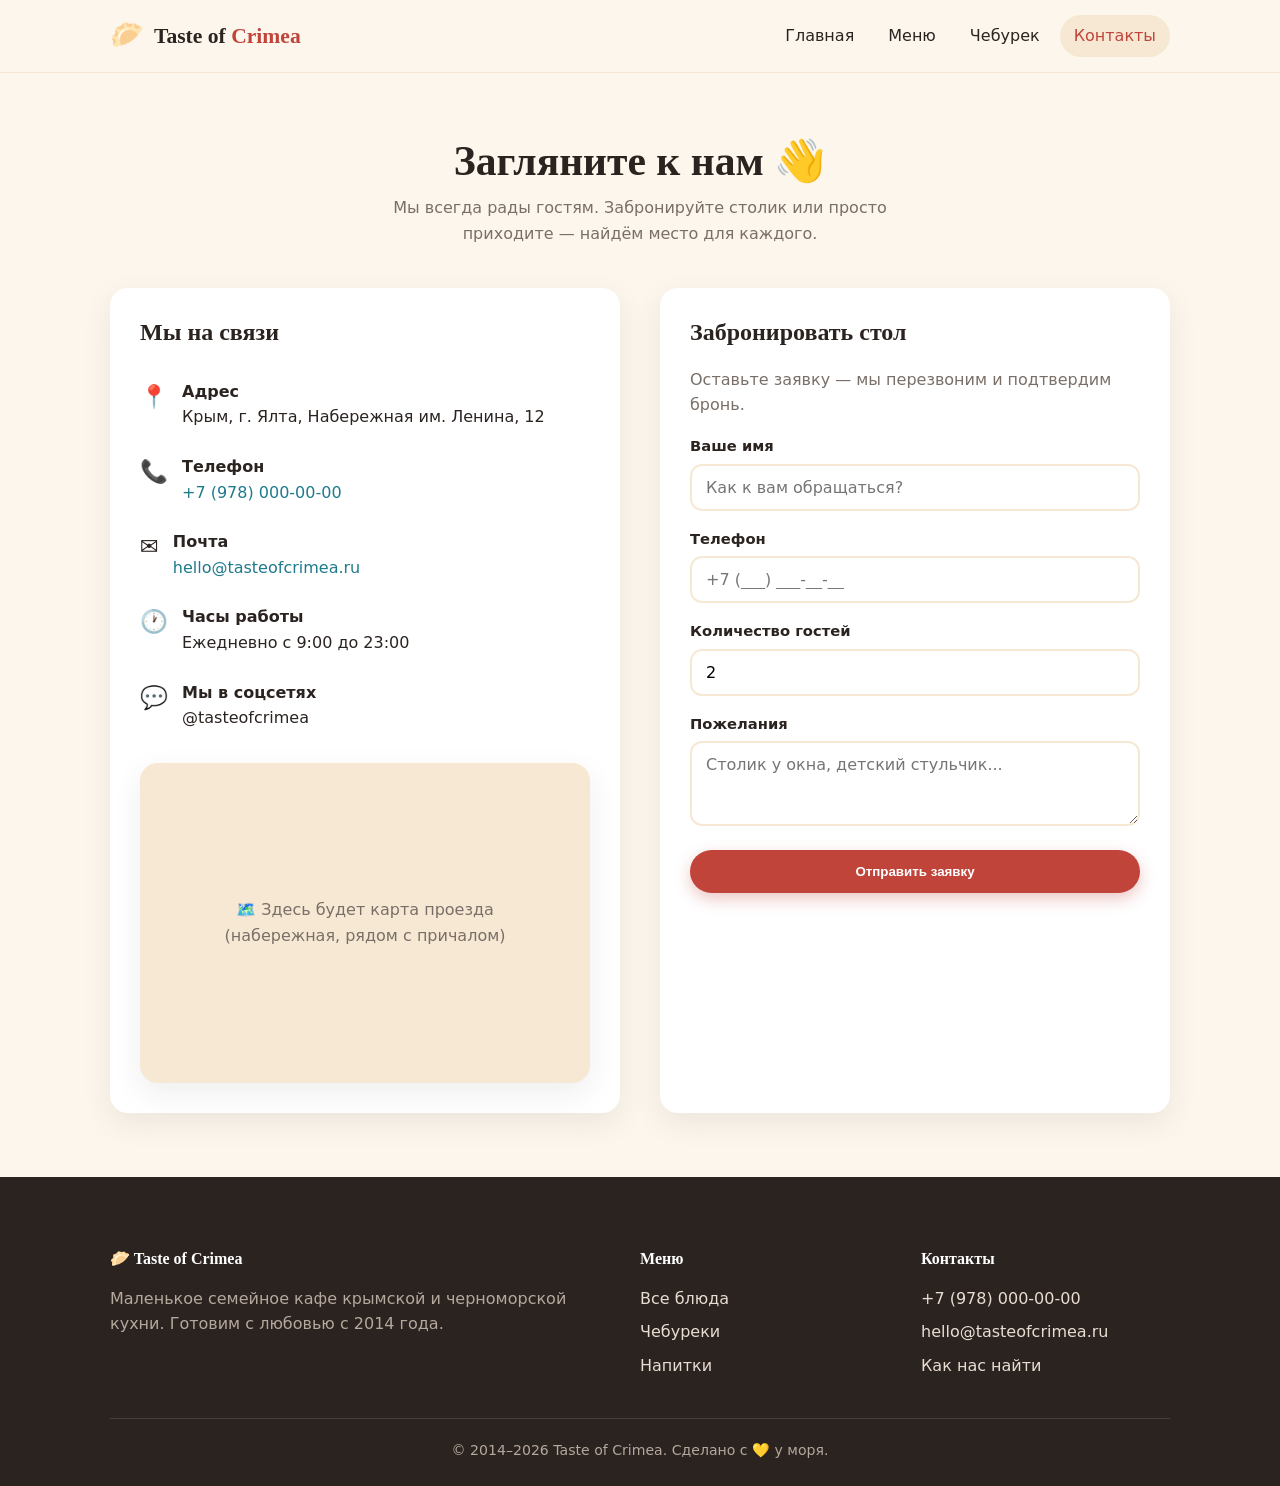
==== contacts.html @ 020a73a0 "Add Taste of Crimea café site (home, menu, product, contacts) Friendly multi-page static site for a " ====
<!DOCTYPE html>
<html lang="ru">
<head>
  <meta charset="UTF-8">
  <meta name="viewport" content="width=device-width, initial-scale=1.0">
  <title>Контакты — Taste of Crimea</title>
  <meta name="description" content="Контакты кафе Taste of Crimea: адрес, телефон, часы работы и форма бронирования столика.">
  <link rel="stylesheet" href="assets/css/style.css">
  <link rel="icon" href="data:image/svg+xml,<svg xmlns='http://www.w3.org/2000/svg' viewBox='0 0 100 100'><text y='.9em' font-size='90'>🥟</text></svg>">
</head>
<body>

  <header class="site-header">
    <div class="container">
      <a class="logo" href="index.html"><span class="mark">🥟</span><span>Taste of <span class="accent">Crimea</span></span></a>
      <button class="nav-toggle" aria-label="Меню" onclick="document.getElementById('nav').classList.toggle('open')">☰</button>
      <nav class="nav" id="nav">
        <a href="index.html">Главная</a>
        <a href="menu.html">Меню</a>
        <a href="product.html">Чебурек</a>
        <a href="contacts.html" class="active">Контакты</a>
      </nav>
    </div>
  </header>

  <section class="section">
    <div class="container">
      <h1 class="section-title">Загляните к нам 👋</h1>
      <p class="section-sub">Мы всегда рады гостям. Забронируйте столик или просто приходите — найдём место для каждого.</p>

      <div class="contact-grid">

        <div class="contact-card">
          <h2>Мы на связи</h2>
          <ul class="contact-list">
            <li><span class="ico">📍</span><div><strong>Адрес</strong><br>Крым, г. Ялта, Набережная им. Ленина, 12</div></li>
            <li><span class="ico">📞</span><div><strong>Телефон</strong><br><a href="tel:+79780000000">+7 (978) 000-00-00</a></div></li>
            <li><span class="ico">✉️</span><div><strong>Почта</strong><br><a href="mailto:hello@tasteofcrimea.ru">hello@tasteofcrimea.ru</a></div></li>
            <li><span class="ico">🕐</span><div><strong>Часы работы</strong><br>Ежедневно с 9:00 до 23:00</div></li>
            <li><span class="ico">💬</span><div><strong>Мы в соцсетях</strong><br>@tasteofcrimea</div></li>
          </ul>
          <div class="map-embed" style="margin-top:20px">🗺️ Здесь будет карта проезда<br>(набережная, рядом с причалом)</div>
        </div>

        <div class="contact-card">
          <h2>Забронировать стол</h2>
          <p style="color:var(--muted)">Оставьте заявку — мы перезвоним и подтвердим бронь.</p>
          <div class="notice" id="notice">🎉 Спасибо! Мы получили заявку и скоро свяжемся с вами.</div>
          <form onsubmit="return submitForm(event)">
            <div class="field">
              <label for="name">Ваше имя</label>
              <input type="text" id="name" name="name" placeholder="Как к вам обращаться?" required>
            </div>
            <div class="field">
              <label for="phone">Телефон</label>
              <input type="tel" id="phone" name="phone" placeholder="+7 (___) ___-__-__" required>
            </div>
            <div class="field">
              <label for="guests">Количество гостей</label>
              <input type="number" id="guests" name="guests" min="1" value="2">
            </div>
            <div class="field">
              <label for="msg">Пожелания</label>
              <textarea id="msg" name="msg" rows="3" placeholder="Столик у окна, детский стульчик..."></textarea>
            </div>
            <button type="submit" class="btn btn-primary" style="width:100%">Отправить заявку</button>
          </form>
        </div>

      </div>
    </div>
  </section>

  <footer class="site-footer">
    <div class="container">
      <div class="footer-grid">
        <div>
          <h4>🥟 Taste of Crimea</h4>
          <p style="color:#b5a89c; margin:0">Маленькое семейное кафе крымской и черноморской кухни. Готовим с любовью с 2014 года.</p>
        </div>
        <div>
          <h4>Меню</h4>
          <ul class="footer-links">
            <li><a href="menu.html">Все блюда</a></li>
            <li><a href="product.html">Чебуреки</a></li>
            <li><a href="menu.html">Напитки</a></li>
          </ul>
        </div>
        <div>
          <h4>Контакты</h4>
          <ul class="footer-links">
            <li><a href="tel:+79780000000">+7 (978) 000-00-00</a></li>
            <li><a href="mailto:hello@tasteofcrimea.ru">hello@tasteofcrimea.ru</a></li>
            <li><a href="contacts.html">Как нас найти</a></li>
          </ul>
        </div>
      </div>
      <div class="footer-bottom">© 2014–2026 Taste of Crimea. Сделано с 💛 у моря.</div>
    </div>
  </footer>

  <script>
    function submitForm(e){
      e.preventDefault();
      document.getElementById('notice').classList.add('show');
      e.target.reset();
      return false;
    }
  </script>

</body>
</html>
---- assets/css/style.css ----
/* ===========================================================
   Taste of Crimea — дружелюбная тема маленького кафе
   Палитра: тёплый песок, морская волна, спелый гранат
   =========================================================== */

:root {
  --sea:        #1f7a8c;
  --sea-dark:   #145767;
  --sand:       #fdf6ec;
  --sand-2:     #f6e8d3;
  --pomegranate:#c1443b;
  --pomegranate-dark:#9e332c;
  --sun:        #f2a541;
  --ink:        #2b2320;
  --muted:      #7a6f68;
  --card:       #ffffff;
  --shadow:     0 10px 30px rgba(43, 35, 32, .08);
  --radius:     18px;
  --font-body:  "Segoe UI", system-ui, -apple-system, Roboto, Arial, sans-serif;
  --font-head:  "Georgia", "Times New Roman", serif;
}

* { box-sizing: border-box; }

html { scroll-behavior: smooth; }

body {
  margin: 0;
  font-family: var(--font-body);
  color: var(--ink);
  background: var(--sand);
  line-height: 1.6;
}

img { max-width: 100%; display: block; }

a { color: var(--sea); text-decoration: none; transition: color .2s; }
a:hover { color: var(--pomegranate); }

.container { width: 100%; max-width: 1100px; margin: 0 auto; padding: 0 20px; }

h1, h2, h3 { font-family: var(--font-head); line-height: 1.2; margin-top: 0; }

/* ---------- Кнопки ---------- */
.btn {
  display: inline-block;
  padding: 12px 26px;
  border-radius: 999px;
  font-weight: 600;
  border: 2px solid transparent;
  cursor: pointer;
  transition: transform .15s, box-shadow .2s, background .2s;
}
.btn:hover { transform: translateY(-2px); }
.btn-primary { background: var(--pomegranate); color: #fff; box-shadow: 0 6px 16px rgba(193,68,59,.3); }
.btn-primary:hover { background: var(--pomegranate-dark); color:#fff; }
.btn-outline { background: transparent; border-color: var(--sea); color: var(--sea); }
.btn-outline:hover { background: var(--sea); color: #fff; }

/* ---------- Шапка ---------- */
.site-header {
  position: sticky; top: 0; z-index: 50;
  background: rgba(253,246,236,.92);
  backdrop-filter: blur(8px);
  border-bottom: 1px solid var(--sand-2);
}
.site-header .container {
  display: flex; align-items: center; justify-content: space-between;
  min-height: 72px;
}
.logo { display: flex; align-items: center; gap: 10px; font-family: var(--font-head); font-weight: 700; font-size: 1.35rem; color: var(--ink); }
.logo .mark { font-size: 1.7rem; }
.logo span.accent { color: var(--pomegranate); }

.nav { display: flex; gap: 6px; align-items: center; }
.nav a {
  padding: 8px 14px; border-radius: 999px; color: var(--ink); font-weight: 500;
}
.nav a:hover, .nav a.active { background: var(--sand-2); color: var(--pomegranate); }

.nav-toggle { display: none; background: none; border: 0; font-size: 1.6rem; cursor: pointer; color: var(--ink); }

/* ---------- Hero ---------- */
.hero {
  background: linear-gradient(135deg, var(--sea) 0%, var(--sea-dark) 100%);
  color: #fff;
  position: relative;
  overflow: hidden;
}
.hero::after {
  content: "🌊";
  position: absolute; right: -20px; bottom: -30px; font-size: 12rem; opacity: .08;
}
.hero .container { padding-top: 70px; padding-bottom: 70px; position: relative; z-index: 1; }
.hero h1 { font-size: clamp(2.2rem, 5vw, 3.6rem); margin-bottom: 14px; }
.hero p.lead { font-size: 1.2rem; max-width: 560px; opacity: .95; margin-bottom: 28px; }
.hero .badges { display: flex; gap: 10px; flex-wrap: wrap; margin-bottom: 30px; }
.badge { background: rgba(255,255,255,.15); padding: 6px 14px; border-radius: 999px; font-size: .9rem; }
.hero-actions { display: flex; gap: 14px; flex-wrap: wrap; }

/* ---------- Секции ---------- */
.section { padding: 64px 0; }
.section-title { text-align: center; margin-bottom: 8px; font-size: clamp(1.8rem, 4vw, 2.6rem); }
.section-sub { text-align: center; color: var(--muted); max-width: 560px; margin: 0 auto 42px; }

/* ---------- Плитки «почему мы» ---------- */
.features { display: grid; grid-template-columns: repeat(auto-fit, minmax(220px, 1fr)); gap: 24px; }
.feature { background: var(--card); border-radius: var(--radius); padding: 28px; box-shadow: var(--shadow); text-align: center; }
.feature .emoji { font-size: 2.4rem; margin-bottom: 12px; }
.feature h3 { margin-bottom: 8px; }
.feature p { color: var(--muted); margin: 0; }

/* ---------- Меню / карточки товаров ---------- */
.menu-grid { display: grid; grid-template-columns: repeat(auto-fill, minmax(260px, 1fr)); gap: 26px; }
.product-card {
  background: var(--card); border-radius: var(--radius); overflow: hidden;
  box-shadow: var(--shadow); display: flex; flex-direction: column;
  transition: transform .2s, box-shadow .2s;
}
.product-card:hover { transform: translateY(-4px); box-shadow: 0 16px 40px rgba(43,35,32,.14); }
.product-card .thumb { aspect-ratio: 4/3; display: flex; align-items: center; justify-content: center; font-size: 4rem; background: var(--sand-2); }
.product-card .body { padding: 20px; display: flex; flex-direction: column; flex: 1; }
.product-card h3 { margin-bottom: 6px; }
.product-card .desc { color: var(--muted); font-size: .95rem; flex: 1; margin-bottom: 16px; }
.product-card .row { display: flex; align-items: center; justify-content: space-between; }
.price { font-family: var(--font-head); font-size: 1.3rem; font-weight: 700; color: var(--pomegranate); }
.tag { display:inline-block; background: var(--sun); color: #4a2c00; font-size:.72rem; font-weight:700; padding:3px 10px; border-radius:999px; text-transform:uppercase; letter-spacing:.03em; }

/* ---------- Страница товара ---------- */
.product-detail { display: grid; grid-template-columns: 1fr 1fr; gap: 44px; align-items: start; }
.product-media { background: var(--sand-2); border-radius: var(--radius); aspect-ratio: 1/1; display:flex; align-items:center; justify-content:center; font-size: 9rem; box-shadow: var(--shadow); }
.product-info h1 { font-size: clamp(1.8rem, 4vw, 2.6rem); margin-bottom: 6px; }
.product-info .price-lg { font-size: 2rem; color: var(--pomegranate); font-family: var(--font-head); font-weight: 700; margin: 10px 0 18px; }
.product-info ul.specs { list-style: none; padding: 0; margin: 20px 0; border-top: 1px solid var(--sand-2); }
.product-info ul.specs li { display:flex; justify-content: space-between; padding: 10px 0; border-bottom: 1px solid var(--sand-2); }
.product-info ul.specs li span:first-child { color: var(--muted); }
.qty { display:flex; align-items:center; gap:12px; margin: 20px 0; }
.qty button { width: 38px; height: 38px; border-radius: 50%; border: 2px solid var(--sand-2); background:#fff; font-size:1.2rem; cursor:pointer; }
.qty input { width: 54px; text-align:center; font-size:1.1rem; border:2px solid var(--sand-2); border-radius:10px; height:38px; }
.breadcrumbs { color: var(--muted); font-size:.9rem; margin-bottom: 24px; }
.breadcrumbs a { color: var(--muted); }

/* ---------- Контакты ---------- */
.contact-grid { display:grid; grid-template-columns: 1fr 1fr; gap: 40px; }
.contact-card { background: var(--card); border-radius: var(--radius); padding: 30px; box-shadow: var(--shadow); }
.contact-list { list-style:none; padding:0; margin:0; }
.contact-list li { display:flex; gap:14px; padding: 12px 0; align-items:flex-start; }
.contact-list .ico { font-size:1.4rem; }
.map-embed { border-radius: var(--radius); overflow:hidden; box-shadow: var(--shadow); background: var(--sand-2); min-height: 320px; display:flex; align-items:center; justify-content:center; text-align:center; color: var(--muted); }
form .field { margin-bottom: 16px; }
form label { display:block; font-weight:600; margin-bottom:6px; font-size:.92rem; }
form input, form textarea {
  width:100%; padding:12px 14px; border:2px solid var(--sand-2); border-radius:12px;
  font-family: inherit; font-size: 1rem; background:#fff;
}
form input:focus, form textarea:focus { outline:none; border-color: var(--sea); }

/* ---------- Полоса призыва ---------- */
.cta-band { background: var(--pomegranate); color:#fff; text-align:center; }
.cta-band h2 { color:#fff; }
.cta-band .btn-outline { border-color:#fff; color:#fff; }
.cta-band .btn-outline:hover { background:#fff; color: var(--pomegranate); }

/* ---------- Подвал ---------- */
.site-footer { background: var(--ink); color: #e9ddd2; padding: 48px 0 24px; }
.footer-grid { display:grid; grid-template-columns: 2fr 1fr 1fr; gap: 32px; margin-bottom: 32px; }
.site-footer h4 { color:#fff; font-family: var(--font-head); margin-bottom: 14px; }
.site-footer a { color:#e9ddd2; }
.site-footer a:hover { color: var(--sun); }
.footer-links { list-style:none; padding:0; margin:0; }
.footer-links li { margin-bottom:8px; }
.footer-bottom { border-top:1px solid rgba(255,255,255,.12); padding-top: 20px; text-align:center; font-size:.88rem; color:#b5a89c; }

/* ---------- Уведомление ---------- */
.notice { background: #eafaf1; border:1px solid #b7e4c7; color:#1b6b3a; padding:12px 16px; border-radius:12px; margin-bottom:20px; display:none; }
.notice.show { display:block; }

/* ---------- Адаптив ---------- */
@media (max-width: 820px) {
  .product-detail, .contact-grid { grid-template-columns: 1fr; }
  .footer-grid { grid-template-columns: 1fr 1fr; }
}
@media (max-width: 640px) {
  .nav {
    display: none; position: absolute; top: 72px; left:0; right:0;
    flex-direction: column; background: var(--sand); padding: 12px 20px;
    border-bottom: 1px solid var(--sand-2); gap: 4px;
  }
  .nav.open { display: flex; }
  .nav-toggle { display: block; }
  .footer-grid { grid-template-columns: 1fr; }
}
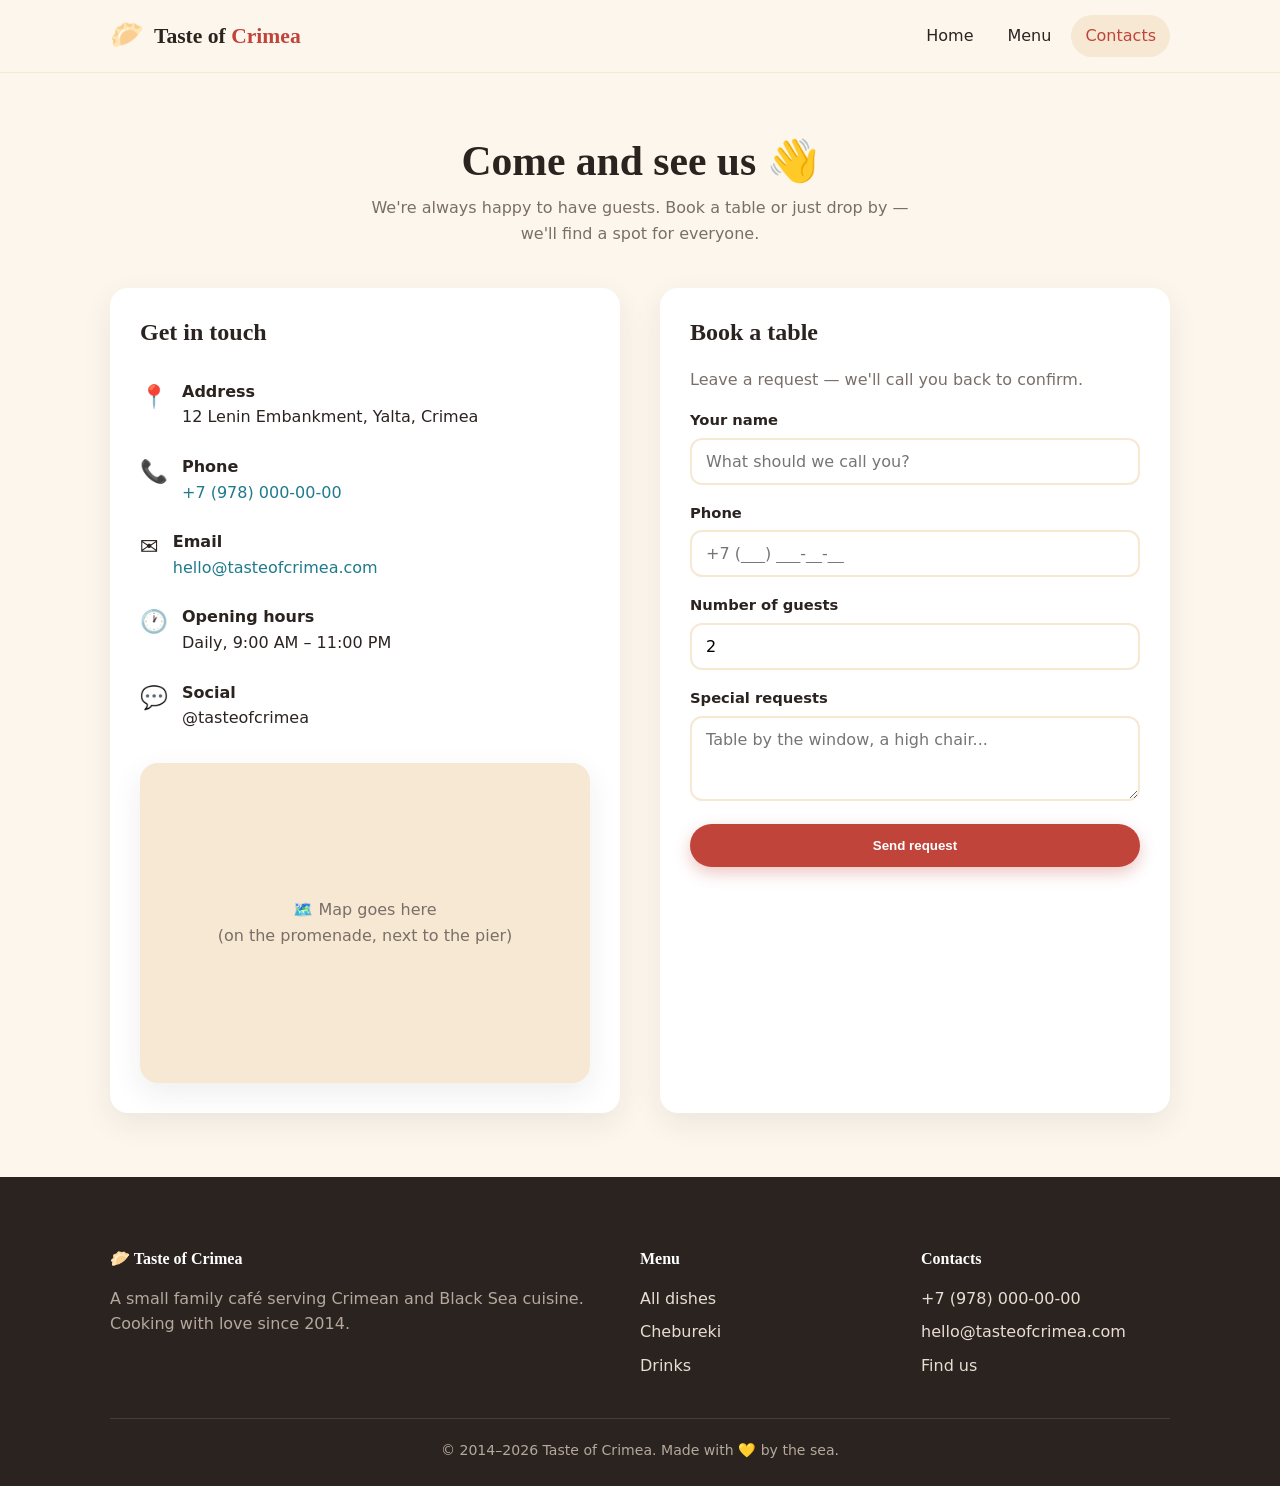
==== commit f7b5c30c: "Translate site to English and drop Cheburek nav item - All pages, CSS comments, README and Smarty te" ====
--- a/contacts.html
+++ b/contacts.html
@@ -1,10 +1,10 @@
 <!DOCTYPE html>
-<html lang="ru">
+<html lang="en">
 <head>
   <meta charset="UTF-8">
   <meta name="viewport" content="width=device-width, initial-scale=1.0">
-  <title>Контакты — Taste of Crimea</title>
-  <meta name="description" content="Контакты кафе Taste of Crimea: адрес, телефон, часы работы и форма бронирования столика.">
+  <title>Contacts — Taste of Crimea</title>
+  <meta name="description" content="Contact Taste of Crimea: address, phone, opening hours and a table booking form.">
   <link rel="stylesheet" href="assets/css/style.css">
   <link rel="icon" href="data:image/svg+xml,<svg xmlns='http://www.w3.org/2000/svg' viewBox='0 0 100 100'><text y='.9em' font-size='90'>🥟</text></svg>">
 </head>
@@ -13,57 +13,56 @@
   <header class="site-header">
     <div class="container">
       <a class="logo" href="index.html"><span class="mark">🥟</span><span>Taste of <span class="accent">Crimea</span></span></a>
-      <button class="nav-toggle" aria-label="Меню" onclick="document.getElementById('nav').classList.toggle('open')">☰</button>
+      <button class="nav-toggle" aria-label="Menu" onclick="document.getElementById('nav').classList.toggle('open')">☰</button>
       <nav class="nav" id="nav">
-        <a href="index.html">Главная</a>
-        <a href="menu.html">Меню</a>
-        <a href="product.html">Чебурек</a>
-        <a href="contacts.html" class="active">Контакты</a>
+        <a href="index.html">Home</a>
+        <a href="menu.html">Menu</a>
+        <a href="contacts.html" class="active">Contacts</a>
       </nav>
     </div>
   </header>
 
   <section class="section">
     <div class="container">
-      <h1 class="section-title">Загляните к нам 👋</h1>
-      <p class="section-sub">Мы всегда рады гостям. Забронируйте столик или просто приходите — найдём место для каждого.</p>
+      <h1 class="section-title">Come and see us 👋</h1>
+      <p class="section-sub">We're always happy to have guests. Book a table or just drop by — we'll find a spot for everyone.</p>
 
       <div class="contact-grid">
 
         <div class="contact-card">
-          <h2>Мы на связи</h2>
+          <h2>Get in touch</h2>
           <ul class="contact-list">
-            <li><span class="ico">📍</span><div><strong>Адрес</strong><br>Крым, г. Ялта, Набережная им. Ленина, 12</div></li>
-            <li><span class="ico">📞</span><div><strong>Телефон</strong><br><a href="tel:+79780000000">+7 (978) 000-00-00</a></div></li>
-            <li><span class="ico">✉️</span><div><strong>Почта</strong><br><a href="mailto:hello@tasteofcrimea.ru">hello@tasteofcrimea.ru</a></div></li>
-            <li><span class="ico">🕐</span><div><strong>Часы работы</strong><br>Ежедневно с 9:00 до 23:00</div></li>
-            <li><span class="ico">💬</span><div><strong>Мы в соцсетях</strong><br>@tasteofcrimea</div></li>
+            <li><span class="ico">📍</span><div><strong>Address</strong><br>12 Lenin Embankment, Yalta, Crimea</div></li>
+            <li><span class="ico">📞</span><div><strong>Phone</strong><br><a href="tel:+79780000000">+7 (978) 000-00-00</a></div></li>
+            <li><span class="ico">✉️</span><div><strong>Email</strong><br><a href="mailto:hello@tasteofcrimea.com">hello@tasteofcrimea.com</a></div></li>
+            <li><span class="ico">🕐</span><div><strong>Opening hours</strong><br>Daily, 9:00 AM – 11:00 PM</div></li>
+            <li><span class="ico">💬</span><div><strong>Social</strong><br>@tasteofcrimea</div></li>
           </ul>
-          <div class="map-embed" style="margin-top:20px">🗺️ Здесь будет карта проезда<br>(набережная, рядом с причалом)</div>
+          <div class="map-embed" style="margin-top:20px">🗺️ Map goes here<br>(on the promenade, next to the pier)</div>
         </div>
 
         <div class="contact-card">
-          <h2>Забронировать стол</h2>
-          <p style="color:var(--muted)">Оставьте заявку — мы перезвоним и подтвердим бронь.</p>
-          <div class="notice" id="notice">🎉 Спасибо! Мы получили заявку и скоро свяжемся с вами.</div>
+          <h2>Book a table</h2>
+          <p style="color:var(--muted)">Leave a request — we'll call you back to confirm.</p>
+          <div class="notice" id="notice">🎉 Thank you! We've received your request and will be in touch shortly.</div>
           <form onsubmit="return submitForm(event)">
             <div class="field">
-              <label for="name">Ваше имя</label>
-              <input type="text" id="name" name="name" placeholder="Как к вам обращаться?" required>
+              <label for="name">Your name</label>
+              <input type="text" id="name" name="name" placeholder="What should we call you?" required>
             </div>
             <div class="field">
-              <label for="phone">Телефон</label>
+              <label for="phone">Phone</label>
               <input type="tel" id="phone" name="phone" placeholder="+7 (___) ___-__-__" required>
             </div>
             <div class="field">
-              <label for="guests">Количество гостей</label>
+              <label for="guests">Number of guests</label>
               <input type="number" id="guests" name="guests" min="1" value="2">
             </div>
             <div class="field">
-              <label for="msg">Пожелания</label>
-              <textarea id="msg" name="msg" rows="3" placeholder="Столик у окна, детский стульчик..."></textarea>
+              <label for="msg">Special requests</label>
+              <textarea id="msg" name="msg" rows="3" placeholder="Table by the window, a high chair..."></textarea>
             </div>
-            <button type="submit" class="btn btn-primary" style="width:100%">Отправить заявку</button>
+            <button type="submit" class="btn btn-primary" style="width:100%">Send request</button>
           </form>
         </div>
 
@@ -76,26 +75,26 @@
       <div class="footer-grid">
         <div>
           <h4>🥟 Taste of Crimea</h4>
-          <p style="color:#b5a89c; margin:0">Маленькое семейное кафе крымской и черноморской кухни. Готовим с любовью с 2014 года.</p>
+          <p style="color:#b5a89c; margin:0">A small family café serving Crimean and Black Sea cuisine. Cooking with love since 2014.</p>
         </div>
         <div>
-          <h4>Меню</h4>
+          <h4>Menu</h4>
           <ul class="footer-links">
-            <li><a href="menu.html">Все блюда</a></li>
-            <li><a href="product.html">Чебуреки</a></li>
-            <li><a href="menu.html">Напитки</a></li>
+            <li><a href="menu.html">All dishes</a></li>
+            <li><a href="product.html">Chebureki</a></li>
+            <li><a href="menu.html">Drinks</a></li>
           </ul>
         </div>
         <div>
-          <h4>Контакты</h4>
+          <h4>Contacts</h4>
           <ul class="footer-links">
             <li><a href="tel:+79780000000">+7 (978) 000-00-00</a></li>
-            <li><a href="mailto:hello@tasteofcrimea.ru">hello@tasteofcrimea.ru</a></li>
-            <li><a href="contacts.html">Как нас найти</a></li>
+            <li><a href="mailto:hello@tasteofcrimea.com">hello@tasteofcrimea.com</a></li>
+            <li><a href="contacts.html">Find us</a></li>
           </ul>
         </div>
       </div>
-      <div class="footer-bottom">© 2014–2026 Taste of Crimea. Сделано с 💛 у моря.</div>
+      <div class="footer-bottom">© 2014–2026 Taste of Crimea. Made with 💛 by the sea.</div>
     </div>
   </footer>
 
--- a/assets/css/style.css
+++ b/assets/css/style.css
@@ -1,6 +1,6 @@
 /* ===========================================================
-   Taste of Crimea — дружелюбная тема маленького кафе
-   Палитра: тёплый песок, морская волна, спелый гранат
+   Taste of Crimea — friendly theme for a small café
+   Palette: warm sand, sea wave, ripe pomegranate
    =========================================================== */
 
 :root {
@@ -41,7 +41,7 @@
 
 h1, h2, h3 { font-family: var(--font-head); line-height: 1.2; margin-top: 0; }
 
-/* ---------- Кнопки ---------- */
+/* ---------- Buttons ---------- */
 .btn {
   display: inline-block;
   padding: 12px 26px;
@@ -57,7 +57,7 @@
 .btn-outline { background: transparent; border-color: var(--sea); color: var(--sea); }
 .btn-outline:hover { background: var(--sea); color: #fff; }
 
-/* ---------- Шапка ---------- */
+/* ---------- Header ---------- */
 .site-header {
   position: sticky; top: 0; z-index: 50;
   background: rgba(253,246,236,.92);
@@ -98,19 +98,19 @@
 .badge { background: rgba(255,255,255,.15); padding: 6px 14px; border-radius: 999px; font-size: .9rem; }
 .hero-actions { display: flex; gap: 14px; flex-wrap: wrap; }
 
-/* ---------- Секции ---------- */
+/* ---------- Sections ---------- */
 .section { padding: 64px 0; }
 .section-title { text-align: center; margin-bottom: 8px; font-size: clamp(1.8rem, 4vw, 2.6rem); }
 .section-sub { text-align: center; color: var(--muted); max-width: 560px; margin: 0 auto 42px; }
 
-/* ---------- Плитки «почему мы» ---------- */
+/* ---------- "Why us" tiles ---------- */
 .features { display: grid; grid-template-columns: repeat(auto-fit, minmax(220px, 1fr)); gap: 24px; }
 .feature { background: var(--card); border-radius: var(--radius); padding: 28px; box-shadow: var(--shadow); text-align: center; }
 .feature .emoji { font-size: 2.4rem; margin-bottom: 12px; }
 .feature h3 { margin-bottom: 8px; }
 .feature p { color: var(--muted); margin: 0; }
 
-/* ---------- Меню / карточки товаров ---------- */
+/* ---------- Menu / product cards ---------- */
 .menu-grid { display: grid; grid-template-columns: repeat(auto-fill, minmax(260px, 1fr)); gap: 26px; }
 .product-card {
   background: var(--card); border-radius: var(--radius); overflow: hidden;
@@ -126,7 +126,7 @@
 .price { font-family: var(--font-head); font-size: 1.3rem; font-weight: 700; color: var(--pomegranate); }
 .tag { display:inline-block; background: var(--sun); color: #4a2c00; font-size:.72rem; font-weight:700; padding:3px 10px; border-radius:999px; text-transform:uppercase; letter-spacing:.03em; }
 
-/* ---------- Страница товара ---------- */
+/* ---------- Product page ---------- */
 .product-detail { display: grid; grid-template-columns: 1fr 1fr; gap: 44px; align-items: start; }
 .product-media { background: var(--sand-2); border-radius: var(--radius); aspect-ratio: 1/1; display:flex; align-items:center; justify-content:center; font-size: 9rem; box-shadow: var(--shadow); }
 .product-info h1 { font-size: clamp(1.8rem, 4vw, 2.6rem); margin-bottom: 6px; }
@@ -140,7 +140,7 @@
 .breadcrumbs { color: var(--muted); font-size:.9rem; margin-bottom: 24px; }
 .breadcrumbs a { color: var(--muted); }
 
-/* ---------- Контакты ---------- */
+/* ---------- Contacts ---------- */
 .contact-grid { display:grid; grid-template-columns: 1fr 1fr; gap: 40px; }
 .contact-card { background: var(--card); border-radius: var(--radius); padding: 30px; box-shadow: var(--shadow); }
 .contact-list { list-style:none; padding:0; margin:0; }
@@ -155,13 +155,13 @@
 }
 form input:focus, form textarea:focus { outline:none; border-color: var(--sea); }
 
-/* ---------- Полоса призыва ---------- */
+/* ---------- CTA band ---------- */
 .cta-band { background: var(--pomegranate); color:#fff; text-align:center; }
 .cta-band h2 { color:#fff; }
 .cta-band .btn-outline { border-color:#fff; color:#fff; }
 .cta-band .btn-outline:hover { background:#fff; color: var(--pomegranate); }
 
-/* ---------- Подвал ---------- */
+/* ---------- Footer ---------- */
 .site-footer { background: var(--ink); color: #e9ddd2; padding: 48px 0 24px; }
 .footer-grid { display:grid; grid-template-columns: 2fr 1fr 1fr; gap: 32px; margin-bottom: 32px; }
 .site-footer h4 { color:#fff; font-family: var(--font-head); margin-bottom: 14px; }
@@ -171,11 +171,11 @@
 .footer-links li { margin-bottom:8px; }
 .footer-bottom { border-top:1px solid rgba(255,255,255,.12); padding-top: 20px; text-align:center; font-size:.88rem; color:#b5a89c; }
 
-/* ---------- Уведомление ---------- */
+/* ---------- Notice ---------- */
 .notice { background: #eafaf1; border:1px solid #b7e4c7; color:#1b6b3a; padding:12px 16px; border-radius:12px; margin-bottom:20px; display:none; }
 .notice.show { display:block; }
 
-/* ---------- Адаптив ---------- */
+/* ---------- Responsive ---------- */
 @media (max-width: 820px) {
   .product-detail, .contact-grid { grid-template-columns: 1fr; }
   .footer-grid { grid-template-columns: 1fr 1fr; }
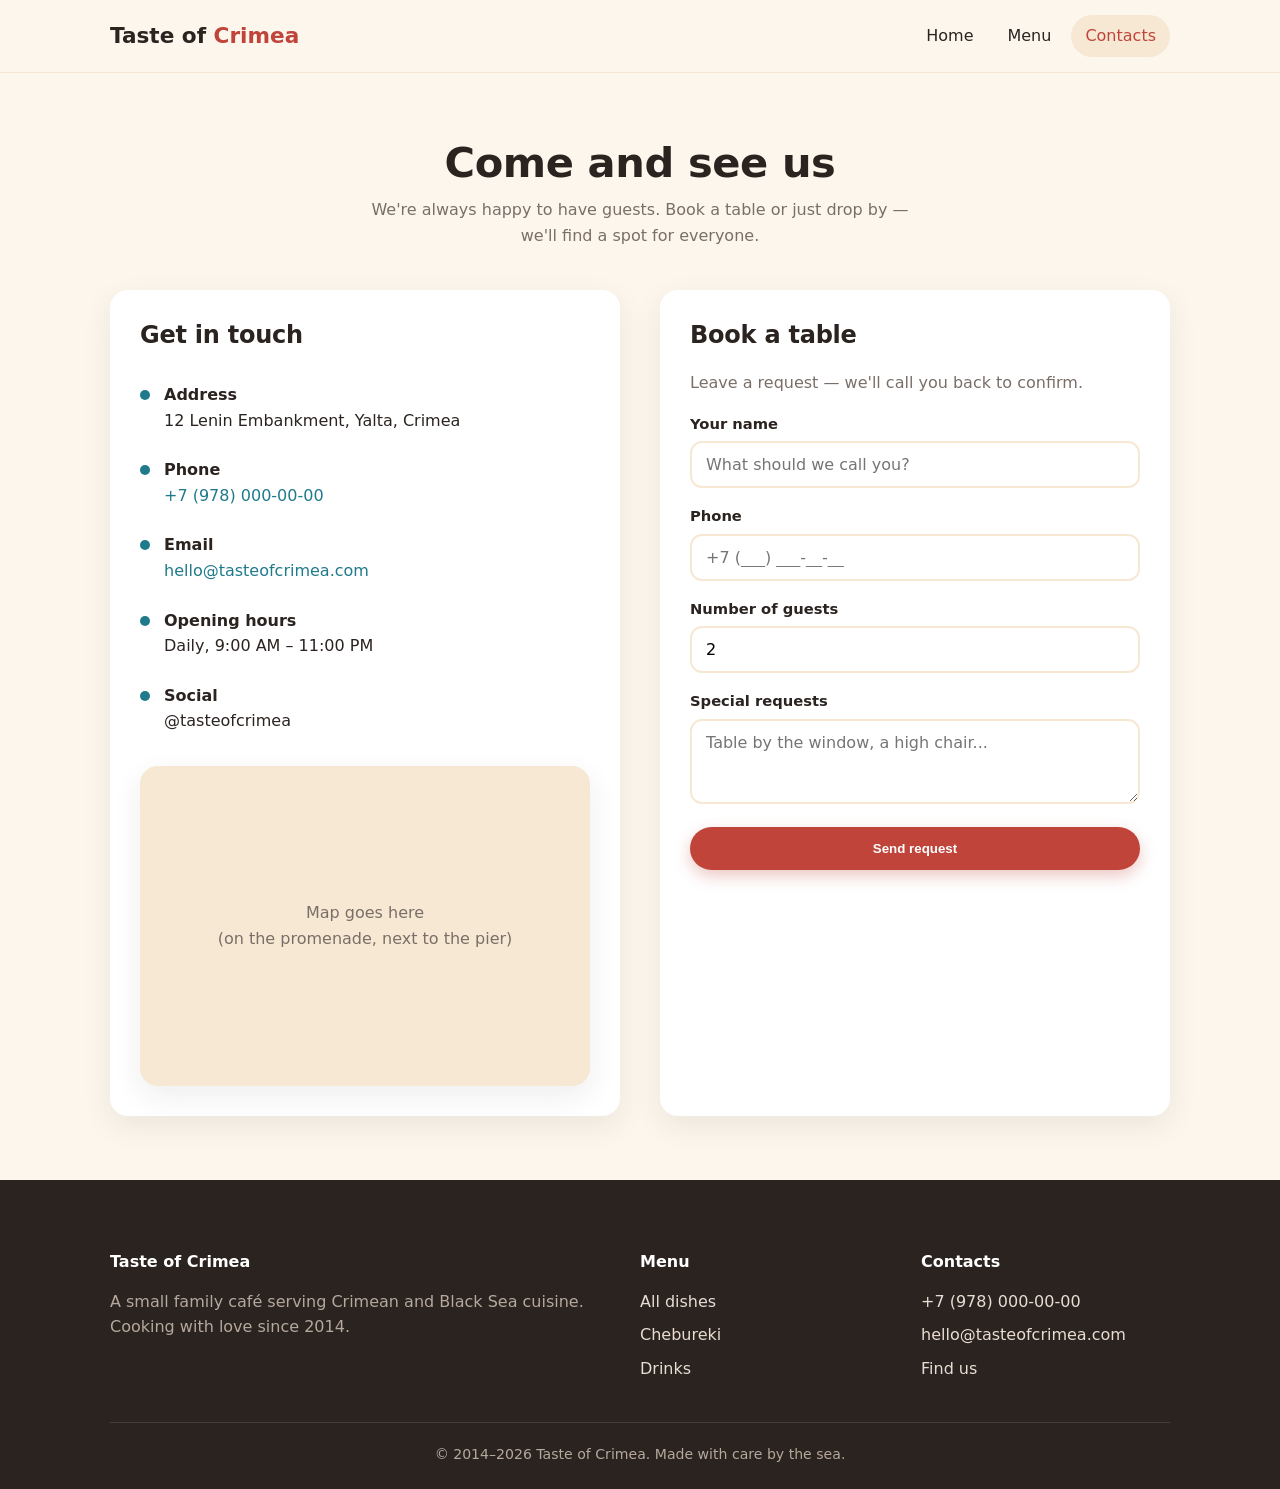
==== commit 3ffa26a6: "Remove all emojis, soften heading font, fix hero button contrast - Strip every emoji from pages, CSS" ====
--- a/contacts.html
+++ b/contacts.html
@@ -6,14 +6,14 @@
   <title>Contacts — Taste of Crimea</title>
   <meta name="description" content="Contact Taste of Crimea: address, phone, opening hours and a table booking form.">
   <link rel="stylesheet" href="assets/css/style.css">
-  <link rel="icon" href="data:image/svg+xml,<svg xmlns='http://www.w3.org/2000/svg' viewBox='0 0 100 100'><text y='.9em' font-size='90'>🥟</text></svg>">
+  <link rel="icon" href="data:image/svg+xml,<svg xmlns='http://www.w3.org/2000/svg' viewBox='0 0 100 100'><rect width='100' height='100' rx='24' fill='%231f7a8c'/><text x='50' y='72' font-size='60' text-anchor='middle' fill='%23fff' font-family='Segoe UI, sans-serif'>T</text></svg>">
 </head>
 <body>
 
   <header class="site-header">
     <div class="container">
-      <a class="logo" href="index.html"><span class="mark">🥟</span><span>Taste of <span class="accent">Crimea</span></span></a>
-      <button class="nav-toggle" aria-label="Menu" onclick="document.getElementById('nav').classList.toggle('open')">☰</button>
+      <a class="logo" href="index.html"><span>Taste of <span class="accent">Crimea</span></span></a>
+      <button class="nav-toggle" aria-label="Menu" onclick="document.getElementById('nav').classList.toggle('open')">&#9776;</button>
       <nav class="nav" id="nav">
         <a href="index.html">Home</a>
         <a href="menu.html">Menu</a>
@@ -24,7 +24,7 @@
 
   <section class="section">
     <div class="container">
-      <h1 class="section-title">Come and see us 👋</h1>
+      <h1 class="section-title">Come and see us</h1>
       <p class="section-sub">We're always happy to have guests. Book a table or just drop by — we'll find a spot for everyone.</p>
 
       <div class="contact-grid">
@@ -32,19 +32,19 @@
         <div class="contact-card">
           <h2>Get in touch</h2>
           <ul class="contact-list">
-            <li><span class="ico">📍</span><div><strong>Address</strong><br>12 Lenin Embankment, Yalta, Crimea</div></li>
-            <li><span class="ico">📞</span><div><strong>Phone</strong><br><a href="tel:+79780000000">+7 (978) 000-00-00</a></div></li>
-            <li><span class="ico">✉️</span><div><strong>Email</strong><br><a href="mailto:hello@tasteofcrimea.com">hello@tasteofcrimea.com</a></div></li>
-            <li><span class="ico">🕐</span><div><strong>Opening hours</strong><br>Daily, 9:00 AM – 11:00 PM</div></li>
-            <li><span class="ico">💬</span><div><strong>Social</strong><br>@tasteofcrimea</div></li>
+            <li><span class="ico"></span><div><strong>Address</strong><br>12 Lenin Embankment, Yalta, Crimea</div></li>
+            <li><span class="ico"></span><div><strong>Phone</strong><br><a href="tel:+79780000000">+7 (978) 000-00-00</a></div></li>
+            <li><span class="ico"></span><div><strong>Email</strong><br><a href="mailto:hello@tasteofcrimea.com">hello@tasteofcrimea.com</a></div></li>
+            <li><span class="ico"></span><div><strong>Opening hours</strong><br>Daily, 9:00 AM – 11:00 PM</div></li>
+            <li><span class="ico"></span><div><strong>Social</strong><br>@tasteofcrimea</div></li>
           </ul>
-          <div class="map-embed" style="margin-top:20px">🗺️ Map goes here<br>(on the promenade, next to the pier)</div>
+          <div class="map-embed" style="margin-top:20px">Map goes here<br>(on the promenade, next to the pier)</div>
         </div>
 
         <div class="contact-card">
           <h2>Book a table</h2>
           <p style="color:var(--muted)">Leave a request — we'll call you back to confirm.</p>
-          <div class="notice" id="notice">🎉 Thank you! We've received your request and will be in touch shortly.</div>
+          <div class="notice" id="notice">Thank you! We've received your request and will be in touch shortly.</div>
           <form onsubmit="return submitForm(event)">
             <div class="field">
               <label for="name">Your name</label>
@@ -74,7 +74,7 @@
     <div class="container">
       <div class="footer-grid">
         <div>
-          <h4>🥟 Taste of Crimea</h4>
+          <h4>Taste of Crimea</h4>
           <p style="color:#b5a89c; margin:0">A small family café serving Crimean and Black Sea cuisine. Cooking with love since 2014.</p>
         </div>
         <div>
@@ -94,7 +94,7 @@
           </ul>
         </div>
       </div>
-      <div class="footer-bottom">© 2014–2026 Taste of Crimea. Made with 💛 by the sea.</div>
+      <div class="footer-bottom">© 2014–2026 Taste of Crimea. Made with care by the sea.</div>
     </div>
   </footer>
 
--- a/assets/css/style.css
+++ b/assets/css/style.css
@@ -17,7 +17,7 @@
   --shadow:     0 10px 30px rgba(43, 35, 32, .08);
   --radius:     18px;
   --font-body:  "Segoe UI", system-ui, -apple-system, Roboto, Arial, sans-serif;
-  --font-head:  "Georgia", "Times New Roman", serif;
+  --font-head:  ui-rounded, "SF Pro Rounded", "Segoe UI", "Trebuchet MS", system-ui, sans-serif;
 }
 
 * { box-sizing: border-box; }
@@ -39,7 +39,7 @@
 
 .container { width: 100%; max-width: 1100px; margin: 0 auto; padding: 0 20px; }
 
-h1, h2, h3 { font-family: var(--font-head); line-height: 1.2; margin-top: 0; }
+h1, h2, h3 { font-family: var(--font-head); font-weight: 600; letter-spacing: -.01em; line-height: 1.25; margin-top: 0; }
 
 /* ---------- Buttons ---------- */
 .btn {
@@ -88,9 +88,14 @@
   overflow: hidden;
 }
 .hero::after {
-  content: "🌊";
-  position: absolute; right: -20px; bottom: -30px; font-size: 12rem; opacity: .08;
-}
+  content: "";
+  position: absolute; right: -80px; bottom: -120px;
+  width: 320px; height: 320px; border-radius: 50%;
+  background: radial-gradient(circle at 30% 30%, rgba(255,255,255,.14), transparent 70%);
+}
+/* "Book a table" outline button on the blue hero — light so it doesn't blend in */
+.hero .btn-outline { border-color: #fff; color: #fff; background: rgba(255,255,255,.08); }
+.hero .btn-outline:hover { background: #fff; color: var(--sea-dark); }
 .hero .container { padding-top: 70px; padding-bottom: 70px; position: relative; z-index: 1; }
 .hero h1 { font-size: clamp(2.2rem, 5vw, 3.6rem); margin-bottom: 14px; }
 .hero p.lead { font-size: 1.2rem; max-width: 560px; opacity: .95; margin-bottom: 28px; }
@@ -105,8 +110,10 @@
 
 /* ---------- "Why us" tiles ---------- */
 .features { display: grid; grid-template-columns: repeat(auto-fit, minmax(220px, 1fr)); gap: 24px; }
-.feature { background: var(--card); border-radius: var(--radius); padding: 28px; box-shadow: var(--shadow); text-align: center; }
-.feature .emoji { font-size: 2.4rem; margin-bottom: 12px; }
+.feature { background: var(--card); border-radius: var(--radius); padding: 28px; box-shadow: var(--shadow); text-align: center; border-top: 4px solid var(--sea); }
+.feature:nth-child(2) { border-top-color: var(--pomegranate); }
+.feature:nth-child(3) { border-top-color: var(--sun); }
+.feature:nth-child(4) { border-top-color: var(--sea-dark); }
 .feature h3 { margin-bottom: 8px; }
 .feature p { color: var(--muted); margin: 0; }
 
@@ -118,7 +125,8 @@
   transition: transform .2s, box-shadow .2s;
 }
 .product-card:hover { transform: translateY(-4px); box-shadow: 0 16px 40px rgba(43,35,32,.14); }
-.product-card .thumb { aspect-ratio: 4/3; display: flex; align-items: center; justify-content: center; font-size: 4rem; background: var(--sand-2); }
+.product-card .thumb { aspect-ratio: 4/3; display: flex; align-items: center; justify-content: center; background: linear-gradient(135deg, var(--sand-2), #e9d7bd); }
+.product-card .thumb span { font-family: var(--font-head); font-weight: 600; font-size: 2.6rem; color: var(--sea); opacity: .45; }
 .product-card .body { padding: 20px; display: flex; flex-direction: column; flex: 1; }
 .product-card h3 { margin-bottom: 6px; }
 .product-card .desc { color: var(--muted); font-size: .95rem; flex: 1; margin-bottom: 16px; }
@@ -128,7 +136,9 @@
 
 /* ---------- Product page ---------- */
 .product-detail { display: grid; grid-template-columns: 1fr 1fr; gap: 44px; align-items: start; }
-.product-media { background: var(--sand-2); border-radius: var(--radius); aspect-ratio: 1/1; display:flex; align-items:center; justify-content:center; font-size: 9rem; box-shadow: var(--shadow); }
+.product-media { background: linear-gradient(135deg, var(--sand-2), #e9d7bd); border-radius: var(--radius); aspect-ratio: 1/1; display:flex; align-items:center; justify-content:center; box-shadow: var(--shadow); overflow:hidden; }
+.product-media span { font-family: var(--font-head); font-weight: 600; font-size: 6rem; color: var(--sea); opacity: .4; }
+.product-media img { width:100%; height:100%; object-fit: cover; }
 .product-info h1 { font-size: clamp(1.8rem, 4vw, 2.6rem); margin-bottom: 6px; }
 .product-info .price-lg { font-size: 2rem; color: var(--pomegranate); font-family: var(--font-head); font-weight: 700; margin: 10px 0 18px; }
 .product-info ul.specs { list-style: none; padding: 0; margin: 20px 0; border-top: 1px solid var(--sand-2); }
@@ -145,7 +155,7 @@
 .contact-card { background: var(--card); border-radius: var(--radius); padding: 30px; box-shadow: var(--shadow); }
 .contact-list { list-style:none; padding:0; margin:0; }
 .contact-list li { display:flex; gap:14px; padding: 12px 0; align-items:flex-start; }
-.contact-list .ico { font-size:1.4rem; }
+.contact-list .ico { flex:none; width:10px; height:10px; margin-top:8px; border-radius:50%; background: var(--sea); }
 .map-embed { border-radius: var(--radius); overflow:hidden; box-shadow: var(--shadow); background: var(--sand-2); min-height: 320px; display:flex; align-items:center; justify-content:center; text-align:center; color: var(--muted); }
 form .field { margin-bottom: 16px; }
 form label { display:block; font-weight:600; margin-bottom:6px; font-size:.92rem; }
